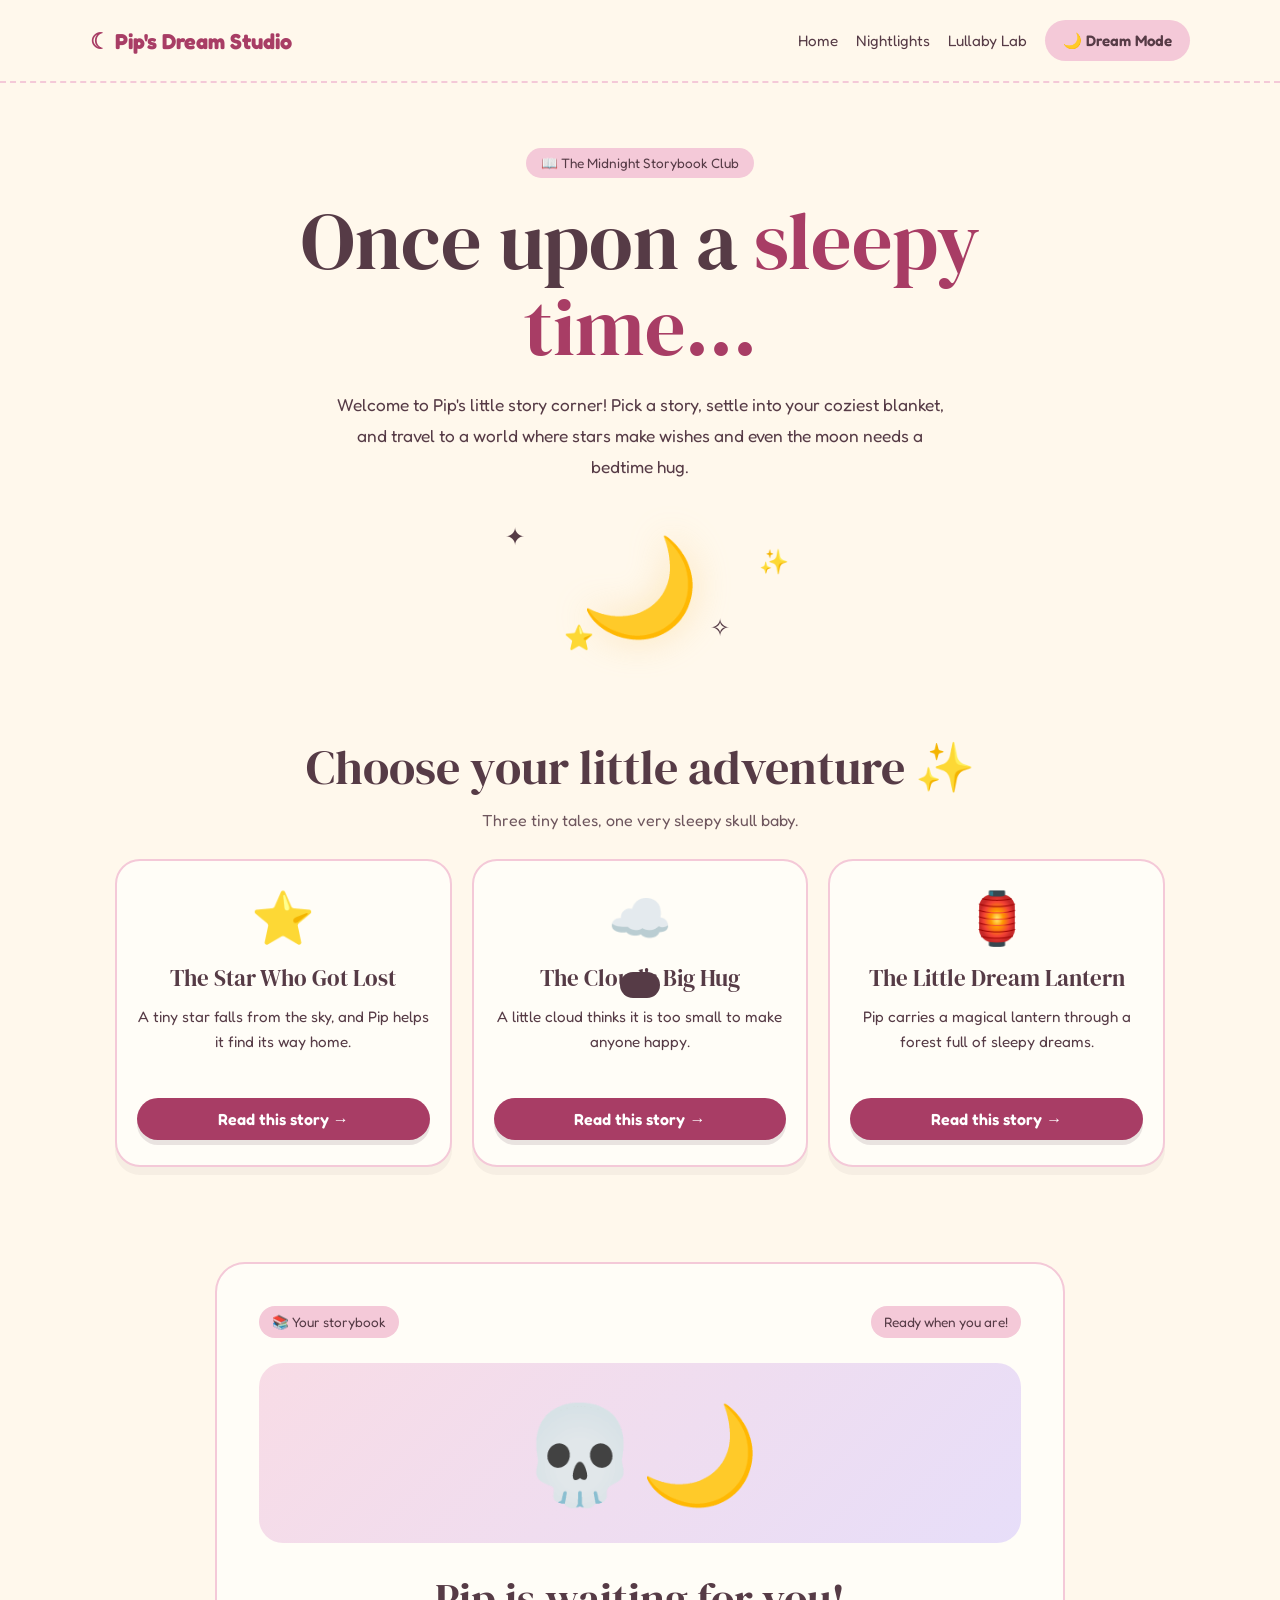
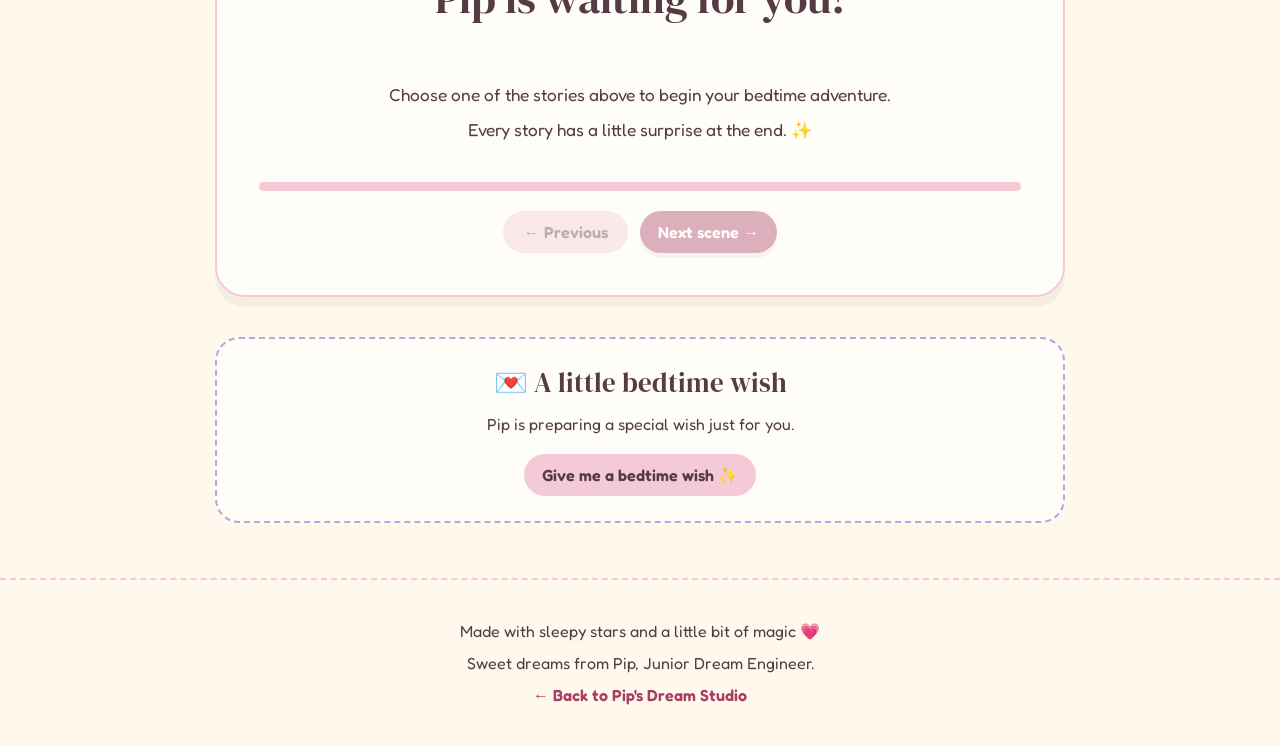
==== bedtimestory20.html @ 27f64b6a "Prepare Pip Dream Studio for GitHub Pages" ====
<!DOCTYPE html>
<html lang="en">
<head>
<meta charset="UTF-8">
<meta name="viewport" content="width=device-width, initial-scale=1.0">
<title>Pip's Bedtime Stories 🌙</title>

<link rel="preconnect" href="https://fonts.googleapis.com">
<link href="https://fonts.googleapis.com/css2?family=Fredoka:wght@400;500;600;700&family=DM+Serif+Display&display=swap" rel="stylesheet">

<style>
:root {
  --cream: #fff8ec;
  --berry: #a83d65;
  --pink: #f4c9d8;
  --purple: #b9a6dc;
  --brown: #563b46;
  --gold: #f4c96b;
  --card: #fffdf7;
}

* {
  box-sizing: border-box;
  margin: 0;
  padding: 0;
}

body {
  background: var(--cream);
  color: var(--brown);
  font-family: 'Fredoka', sans-serif;
  transition: background .35s, color .35s;
  overflow-x: hidden;
}

body.night {
  --cream: #211e36;
  --card: #302a49;
  --brown: #fff1dc;
  --pink: #704968;
  --purple: #6c5a9b;
  --berry: #f1a6c4;
}

button, select {
  font: inherit;
}

button {
  cursor: pointer;
}

a {
  color: inherit;
  text-decoration: none;
}

nav {
  display: flex;
  align-items: center;
  justify-content: space-between;
  gap: 14px;
  padding: 20px 7%;
  border-bottom: 2px dashed var(--pink);
}

.logo {
  font-size: 1.35rem;
  font-weight: 700;
  color: var(--berry);
  cursor: pointer;
}

.nav-links {
  display: flex;
  align-items: center;
  gap: 18px;
  flex-wrap: wrap;
  font-size: .95rem;
}

.nav-links a:hover {
  color: var(--berry);
}

.small-btn, .primary-btn, .secondary-btn {
  border: 0;
  border-radius: 999px;
  padding: 11px 18px;
  font-weight: 600;
  transition: transform .2s, box-shadow .2s;
}

.small-btn, .secondary-btn {
  background: var(--pink);
  color: var(--brown);
}

.primary-btn {
  background: var(--berry);
  color: white;
  box-shadow: 0 5px 0 rgba(86,59,70,.13);
}

button:hover {
  transform: translateY(-2px);
}

button:focus-visible, a:focus-visible, select:focus-visible {
  outline: 3px solid var(--gold);
  outline-offset: 3px;
}

.hero {
  text-align: center;
  padding: 65px 20px 42px;
  max-width: 850px;
  margin: auto;
}

.eyebrow {
  display: inline-block;
  padding: 7px 15px;
  background: var(--pink);
  border-radius: 30px;
  font-size: .85rem;
  margin-bottom: 20px;
}

h1, h2, h3 {
  font-family: 'DM Serif Display', serif;
  font-weight: 400;
}

h1 {
  font-size: clamp(2.7rem, 7vw, 5rem);
  line-height: 1.08;
  margin-bottom: 18px;
}

h1 span {
  color: var(--berry);
}

.hero p {
  font-size: 1.08rem;
  line-height: 1.8;
  max-width: 610px;
  margin: auto;
}

.moon-scene {
  margin: 30px auto 0;
  position: relative;
  height: 145px;
  max-width: 450px;
  display: flex;
  align-items: center;
  justify-content: center;
}

.moon {
  font-size: 6rem;
  animation: float 3s ease-in-out infinite;
  filter: drop-shadow(0 0 18px #f4c96b66);
}

.floating-star {
  position: absolute;
  font-size: 1.5rem;
  animation: twinkle 1.8s ease-in-out infinite alternate;
}

.star-a { top: 10px; left: 20%; }
.star-b { top: 35px; right: 17%; animation-delay: .6s; }
.star-c { bottom: 5px; left: 33%; animation-delay: .3s; }
.star-d { bottom: 15px; right: 30%; animation-delay: .9s; }

@keyframes float {
  50% { transform: translateY(-9px) rotate(4deg); }
}

@keyframes twinkle {
  from { opacity: .4; transform: scale(.8); }
  to { opacity: 1; transform: scale(1.15); }
}

section {
  padding: 35px 7%;
}

.section-heading {
  text-align: center;
  margin-bottom: 25px;
}

.section-heading h2 {
  font-size: clamp(2rem, 4vw, 3rem);
  margin-bottom: 8px;
}

.section-heading p {
  opacity: .85;
  line-height: 1.6;
}

.story-grid {
  max-width: 1050px;
  margin: auto;
  display: grid;
  grid-template-columns: repeat(3, minmax(0, 1fr));
  gap: 20px;
}

.story-card {
  background: var(--card);
  border: 2px solid var(--pink);
  border-radius: 25px;
  padding: 25px 20px;
  text-align: center;
  box-shadow: 0 8px 0 rgba(86,59,70,.05);
  transition: transform .2s, border-color .2s;
}

.story-card:hover {
  transform: translateY(-5px) rotate(-.5deg);
  border-color: var(--berry);
}

.story-icon {
  font-size: 3.2rem;
  margin-bottom: 13px;
}

.story-card h3 {
  font-size: 1.45rem;
  margin-bottom: 10px;
}

.story-card p {
  font-size: .95rem;
  line-height: 1.65;
  margin-bottom: 18px;
  min-height: 76px;
}

.story-card .primary-btn {
  width: 100%;
}

.reader {
  max-width: 850px;
  margin: 25px auto 40px;
  background: var(--card);
  border: 2px solid var(--pink);
  border-radius: 30px;
  padding: clamp(20px, 5vw, 42px);
  text-align: center;
  box-shadow: 0 10px 0 rgba(86,59,70,.06);
  scroll-margin-top: 25px;
}

.reader-top {
  display: flex;
  align-items: center;
  justify-content: space-between;
  gap: 10px;
  flex-wrap: wrap;
  margin-bottom: 25px;
}

.reader-top span {
  background: var(--pink);
  padding: 8px 13px;
  border-radius: 20px;
  font-size: .85rem;
}

.scene-art {
  min-height: 180px;
  display: grid;
  place-items: center;
  background: linear-gradient(135deg, #f8dce6, #e7def9);
  border-radius: 24px;
  margin-bottom: 25px;
  overflow: hidden;
}

.scene-art span {
  font-size: clamp(4rem, 12vw, 6rem);
  animation: float 3s ease-in-out infinite;
}

.reader h2 {
  font-size: clamp(1.8rem, 5vw, 2.7rem);
  margin-bottom: 17px;
}

.story-text {
  max-width: 600px;
  margin: auto;
  font-size: 1.08rem;
  line-height: 2;
  min-height: 110px;
  white-space: pre-line;
}

.progress-wrap {
  height: 9px;
  background: var(--pink);
  border-radius: 20px;
  margin: 28px 0 20px;
  overflow: hidden;
}

.progress-bar {
  height: 100%;
  width: 0%;
  background: var(--berry);
  border-radius: inherit;
  transition: width .3s;
}

.reader-controls {
  display: flex;
  justify-content: center;
  align-items: center;
  gap: 12px;
  flex-wrap: wrap;
  margin-top: 18px;
}

.reader-controls button {
  min-width: 125px;
}

.reader-controls button:disabled {
  opacity: .4;
  cursor: not-allowed;
  transform: none;
}

.story-end {
  margin-top: 22px;
  padding: 15px;
  background: var(--pink);
  border-radius: 18px;
  line-height: 1.7;
}

.interactive-note {
  max-width: 850px;
  margin: 20px auto;
  background: var(--card);
  border: 2px dashed var(--purple);
  border-radius: 24px;
  padding: 25px;
  text-align: center;
}

.interactive-note h3 {
  font-size: 1.7rem;
  margin-bottom: 10px;
}

.interactive-note p {
  line-height: 1.7;
  margin-bottom: 16px;
}

footer {
  text-align: center;
  padding: 35px 20px;
  border-top: 2px dashed var(--pink);
  line-height: 2;
}

footer a {
  color: var(--berry);
  font-weight: 600;
}

#toast {
  position: fixed;
  bottom: 22px;
  left: 50%;
  transform: translateX(-50%) translateY(120px);
  background: var(--brown);
  color: var(--cream);
  padding: 13px 20px;
  border-radius: 30px;
  z-index: 10;
  transition: transform .3s;
  text-align: center;
  width: max-content;
  max-width: 90%;
}

#toast.show {
  transform: translateX(-50%) translateY(0);
}

@media (max-width: 760px) {
  nav {
    flex-direction: column;
  }

  .nav-links {
    justify-content: center;
  }

  .story-grid {
    grid-template-columns: 1fr;
    max-width: 450px;
  }

  .story-card p {
    min-height: auto;
  }

  section {
    padding: 28px 5%;
  }

  .reader-top {
    justify-content: center;
  }
}

@media (prefers-reduced-motion: reduce) {
  *, *::before, *::after {
    animation-duration: .01ms !important;
    animation-iteration-count: 1 !important;
    scroll-behavior: auto !important;
    transition-duration: .01ms !important;
  }
}
</style>
</head>

<body>
<nav>
  <a class="logo" id="pipLogo" href="index20.html">☾ Pip's Dream Studio</a>

  <div class="nav-links">
    <a href="index.html">Home</a>
    <a href="nightlight.html">Nightlights</a>
    <a href="lullaby.html">Lullaby Lab</a>
    <button class="small-btn" id="themeBtn">🌙 Dream Mode</button>
  </div>
</nav>

<header class="hero">
  <span class="eyebrow">📖 The Midnight Storybook Club</span>
  <h1>Once upon a <span>sleepy time...</span></h1>
  <p>
    Welcome to Pip's little story corner! Pick a story, settle into
    your coziest blanket, and travel to a world where stars make wishes
    and even the moon needs a bedtime hug.
  </p>

  <div class="moon-scene" aria-hidden="true">
    <span class="floating-star star-a">✦</span>
    <span class="floating-star star-b">✨</span>
    <span class="moon">🌙</span>
    <span class="floating-star star-c">⭐</span>
    <span class="floating-star star-d">✧</span>
  </div>
</header>

<section id="stories">
  <div class="section-heading">
    <h2>Choose your little adventure ✨</h2>
    <p>Three tiny tales, one very sleepy skull baby.</p>
  </div>

  <div class="story-grid">
    <article class="story-card">
      <div class="story-icon">⭐</div>
      <h3>The Star Who Got Lost</h3>
      <p>A tiny star falls from the sky, and Pip helps it find its way home.</p>
      <button class="primary-btn" onclick="startStory('star')">
        Read this story →
      </button>
    </article>

    <article class="story-card">
      <div class="story-icon">☁️</div>
      <h3>The Cloud's Big Hug</h3>
      <p>A little cloud thinks it is too small to make anyone happy.</p>
      <button class="primary-btn" onclick="startStory('cloud')">
        Read this story →
      </button>
    </article>

    <article class="story-card">
      <div class="story-icon">🏮</div>
      <h3>The Little Dream Lantern</h3>
      <p>Pip carries a magical lantern through a forest full of sleepy dreams.</p>
      <button class="primary-btn" onclick="startStory('lantern')">
        Read this story →
      </button>
    </article>
  </div>
</section>

<section id="readerSection">
  <div class="reader" id="reader">
    <div class="reader-top">
      <span id="storyBadge">📚 Your storybook</span>
      <span id="sceneCounter">Ready when you are!</span>
    </div>

    <div class="scene-art" id="sceneArt">
      <span id="sceneEmoji">💀🌙</span>
    </div>

    <h2 id="sceneTitle">Pip is waiting for you!</h2>

    <p class="story-text" id="storyText">
      Choose one of the stories above to begin your bedtime adventure.
      Every story has a little surprise at the end. ✨
    </p>

    <div class="progress-wrap" aria-label="Story progress">
      <div class="progress-bar" id="progressBar"></div>
    </div>

    <div class="reader-controls">
      <button class="secondary-btn" id="backBtn" onclick="changeScene(-1)" disabled>
        ← Previous
      </button>
      <button class="primary-btn" id="nextBtn" onclick="changeScene(1)" disabled>
        Next scene →
      </button>
    </div>

    <div class="story-end" id="storyEnd" hidden>
      🌙 The End! You did a wonderful job exploring with Pip.
      Choose another story whenever you're ready.
    </div>
  </div>

  <div class="interactive-note">
    <h3>💌 A little bedtime wish</h3>
    <p id="wishText">Pip is preparing a special wish just for you.</p>
    <button class="secondary-btn" onclick="newWish()">Give me a bedtime wish ✨</button>
  </div>
</section>

<footer>
  <p>Made with sleepy stars and a little bit of magic 💗</p>
  <p>Sweet dreams from Pip, Junior Dream Engineer.</p>
  <p><a href="index20.html">← Back to Pip's Dream Studio</a></p>
</footer>

<div id="toast" role="status" aria-live="polite"></div>

<script>
const stories = {
  star: {
    title: "The Star Who Got Lost",
    badge: "⭐ A sky-high adventure",
    scenes: [
      {
        emoji: "🌌⭐",
        title: "A tiny light in the garden",
        text: "One quiet night, Pip was walking through the moonlit garden when a tiny golden star landed beside a flower.\n\n“Oh dear,” whispered the star. “I can't find my way back to the sky!”"
      },
      {
        emoji: "💀✨",
        title: "Pip has an idea",
        text: "Pip gently placed the little star inside a glass jar with holes in the lid, so its light could shine safely.\n\n“Don't worry,” said Pip. “We'll find the tallest hill and ask the moon for help!”"
      },
      {
        emoji: "🌙⛰️",
        title: "The moon knows the way",
        text: "Together they climbed the hill. The moon smiled down and sent a silver beam across the sky.\n\n“Follow my moonbeam,” it said. “Your family is waiting right there!”"
      },
      {
        emoji: "⭐💖",
        title: "Home among the stars",
        text: "The tiny star floated upward and joined its sparkling family.\n\nBefore disappearing into the night, it winked at Pip and left one golden sparkle on Pip's hat.\n\nFrom that night on, Pip always had a little star to guide the way."
      }
    ]
  },

  cloud: {
    title: "The Cloud's Big Hug",
    badge: "☁️ A story about kindness",
    scenes: [
      {
        emoji: "☁️🌤️",
        title: "A cloud with a worry",
        text: "High above the sleepy village lived a little cloud named Puff.\n\nPuff watched the big clouds make beautiful rainbows, but Puff was so small that it thought it couldn't do anything special."
      },
      {
        emoji: "💀☁️",
        title: "Pip looks up",
        text: "Pip spotted Puff floating sadly over the garden.\n\n“Why are you hiding?” Pip asked.\n\n“I'm too little to make a difference,” sighed Puff."
      },
      {
        emoji: "🌷💧",
        title: "A tiny, wonderful thing",
        text: "Just then, a little flower drooped in the warm sunshine.\n\nPuff gathered every bit of courage and sprinkled a few gentle raindrops onto the flower.\n\nThe flower lifted its head and bloomed!"
      },
      {
        emoji: "☁️🌈",
        title: "The biggest little hug",
        text: "Puff realised that small things could make a big difference.\n\nIt floated around the village, giving thirsty flowers a drink and cooling sleepy animals.\n\nPip smiled. “See? You're just the right size to give the world a hug.”"
      }
    ]
  },

  lantern: {
    title: "The Little Dream Lantern",
    badge: "🏮 A magical night walk",
    scenes: [
      {
        emoji: "🏮🌲",
        title: "A light in the woods",
        text: "One evening, Pip found a little lantern glowing beside a forest path.\n\nA tiny note was tied to its handle: “Please deliver this light to someone who needs a happy dream.”"
      },
      {
        emoji: "🦊✨",
        title: "A friend in the dark",
        text: "Pip carried the lantern through the quiet woods and met a fox who was afraid of the shadows.\n\nThe lantern glowed a little brighter, painting the path with warm golden light."
      },
      {
        emoji: "🐰🌙",
        title: "A dream for everyone",
        text: "Further along, Pip met a rabbit who couldn't fall asleep and a little owl who missed its family.\n\nEach time Pip shared the lantern's gentle glow, someone felt a little safer and happier."
      },
      {
        emoji: "💖🏮",
        title: "The light inside",
        text: "At the end of the path, Pip understood the lantern's secret.\n\nIt grew brighter whenever someone felt cared for.\n\nPip carried it home, knowing that kindness was a kind of magic anyone could share."
      }
    ]
  }
};

let activeStory = null;
let sceneIndex = 0;
let logoClicks = 0;
let toastTimeout;

const sceneEmoji = document.getElementById("sceneEmoji");
const sceneTitle = document.getElementById("sceneTitle");
const storyText = document.getElementById("storyText");
const sceneCounter = document.getElementById("sceneCounter");
const storyBadge = document.getElementById("storyBadge");
const progressBar = document.getElementById("progressBar");
const backBtn = document.getElementById("backBtn");
const nextBtn = document.getElementById("nextBtn");
const storyEnd = document.getElementById("storyEnd");

function startStory(key) {
  activeStory = stories[key];
  sceneIndex = 0;
  renderScene();

  document.getElementById("readerSection").scrollIntoView({
    behavior: "smooth",
    block: "start"
  });
}

function renderScene() {
  if (!activeStory) return;

  const scene = activeStory.scenes[sceneIndex];

  sceneEmoji.textContent = scene.emoji;
  sceneTitle.textContent = scene.title;
  storyText.textContent = scene.text;
  storyBadge.textContent = activeStory.badge;

  sceneCounter.textContent =
    "Scene " + (sceneIndex + 1) + " of " + activeStory.scenes.length;

  progressBar.style.width =
    ((sceneIndex + 1) / activeStory.scenes.length * 100) + "%";

  backBtn.disabled = sceneIndex === 0;
  nextBtn.disabled = false;
  storyEnd.hidden = true;

  if (sceneIndex === activeStory.scenes.length - 1) {
    nextBtn.textContent = "Finish story ✨";
  } else {
    nextBtn.textContent = "Next scene →";
  }
}

function changeScene(direction) {
  if (!activeStory) return;

  const nextIndex = sceneIndex + direction;

  if (nextIndex < 0) return;

  if (nextIndex >= activeStory.scenes.length) {
    storyEnd.hidden = false;
    nextBtn.disabled = true;
    nextBtn.textContent = "Story complete 💗";
    showToast("Sweet dreams, little dreamer! 🌙");
    return;
  }

  sceneIndex = nextIndex;
  renderScene();
}

const wishes = [
  "May your dreams be as bright as a thousand tiny stars. ⭐",
  "You did enough today. Rest your mind and be kind to yourself. 💗",
  "May tomorrow bring you a little wonder and a lot of smiles. 🌷",
  "Even the moon takes a rest. It's okay to slow down. 🌙",
  "You deserve a cozy night and a peaceful morning. ☁️",
  "Somewhere in the sky, a little star is cheering for you. ✨"
];

function newWish() {
  const wishText = document.getElementById("wishText");
  const current = wishText.textContent;
  let wish;

  do {
    wish = wishes[Math.floor(Math.random() * wishes.length)];
  } while (wish === current);

  wishText.textContent = wish;
}

document.getElementById("themeBtn").addEventListener("click", function() {
  document.body.classList.toggle("night");
  const night = document.body.classList.contains("night");
  this.textContent = night ? "☀️ Day Mode" : "🌙 Dream Mode";
});

function showToast(message) {
  const toast = document.getElementById("toast");
  toast.textContent = message;
  toast.classList.add("show");

  clearTimeout(toastTimeout);
  toastTimeout = setTimeout(() => {
    toast.classList.remove("show");
  }, 2600);
}

// Hidden Easter egg: click Pip's logo five times.
document.getElementById("pipLogo").addEventListener("click", function(event) {
  logoClicks++;

  if (logoClicks >= 5) {
    event.preventDefault();
    logoClicks = 0;
    showToast("Psst! Pip says you're a star. Keep spreading kindness! ⭐💗");
  }
});
</script>
</body>
</html>
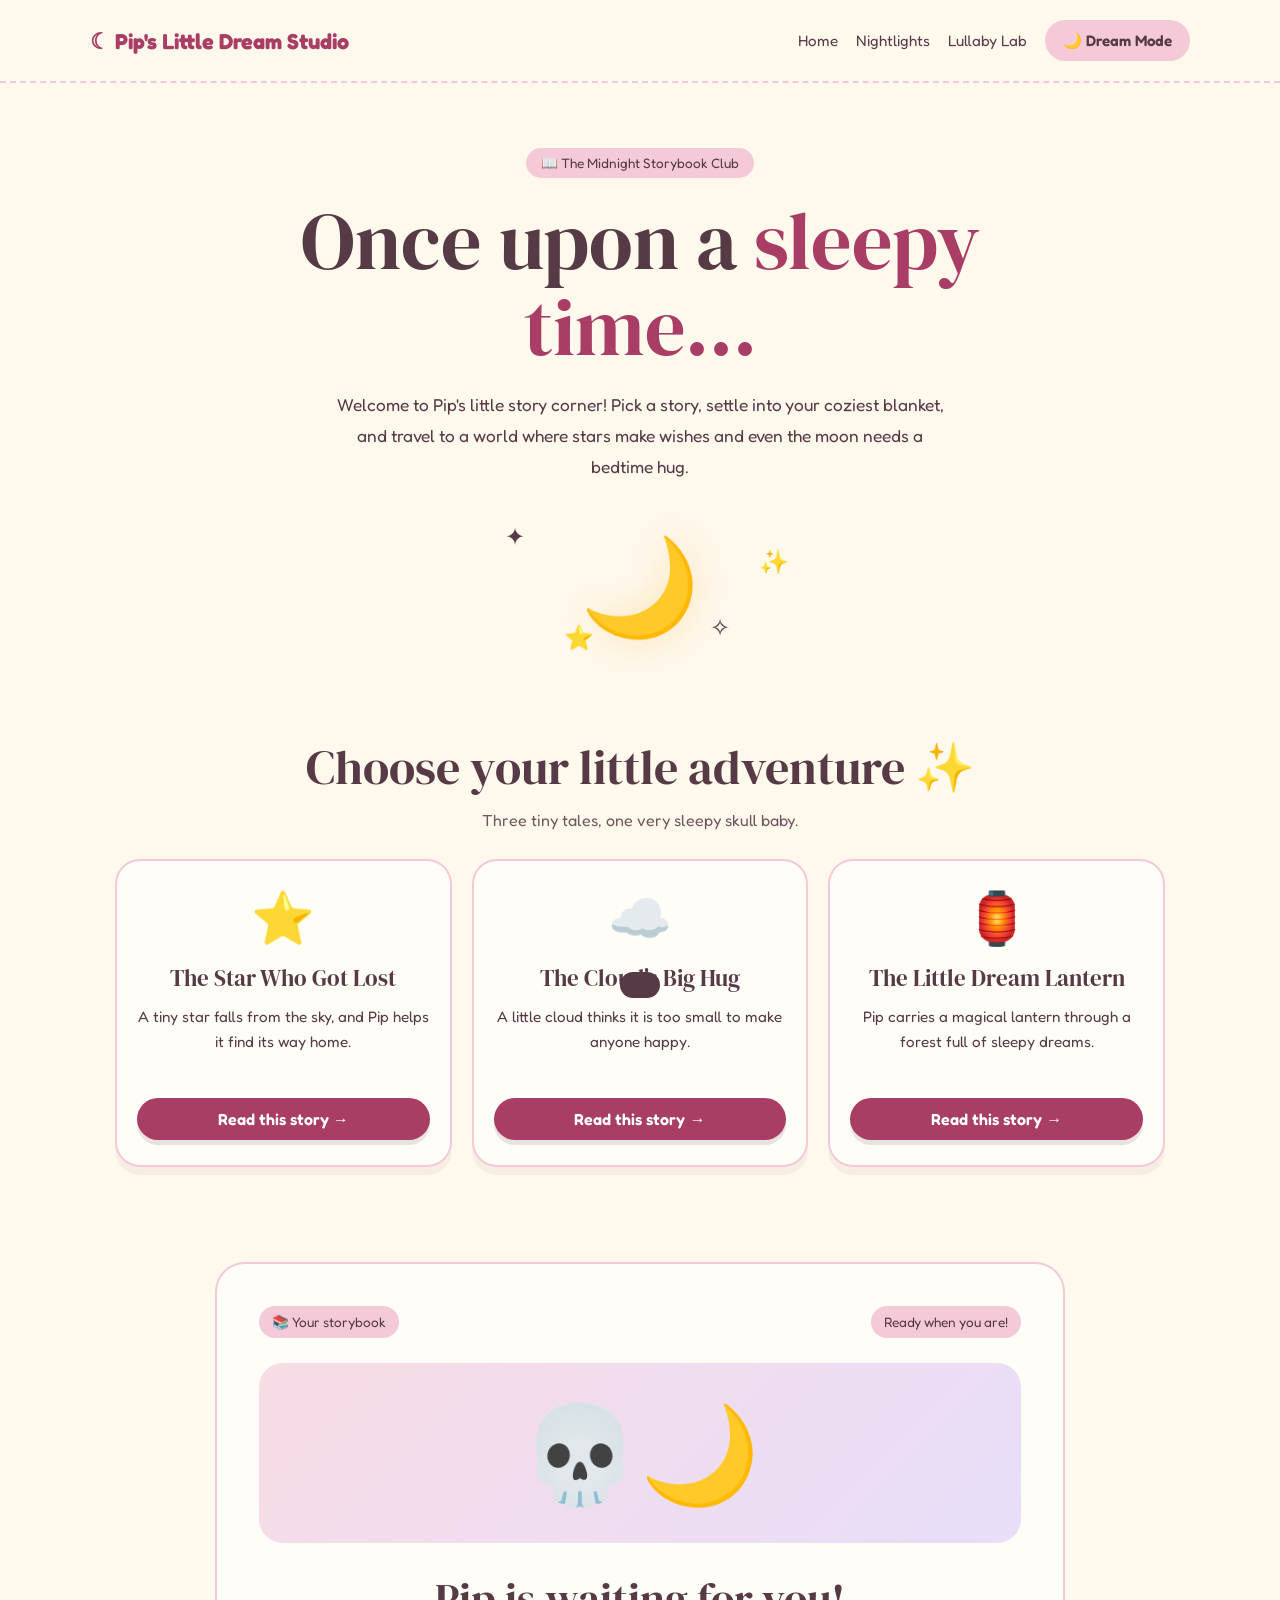
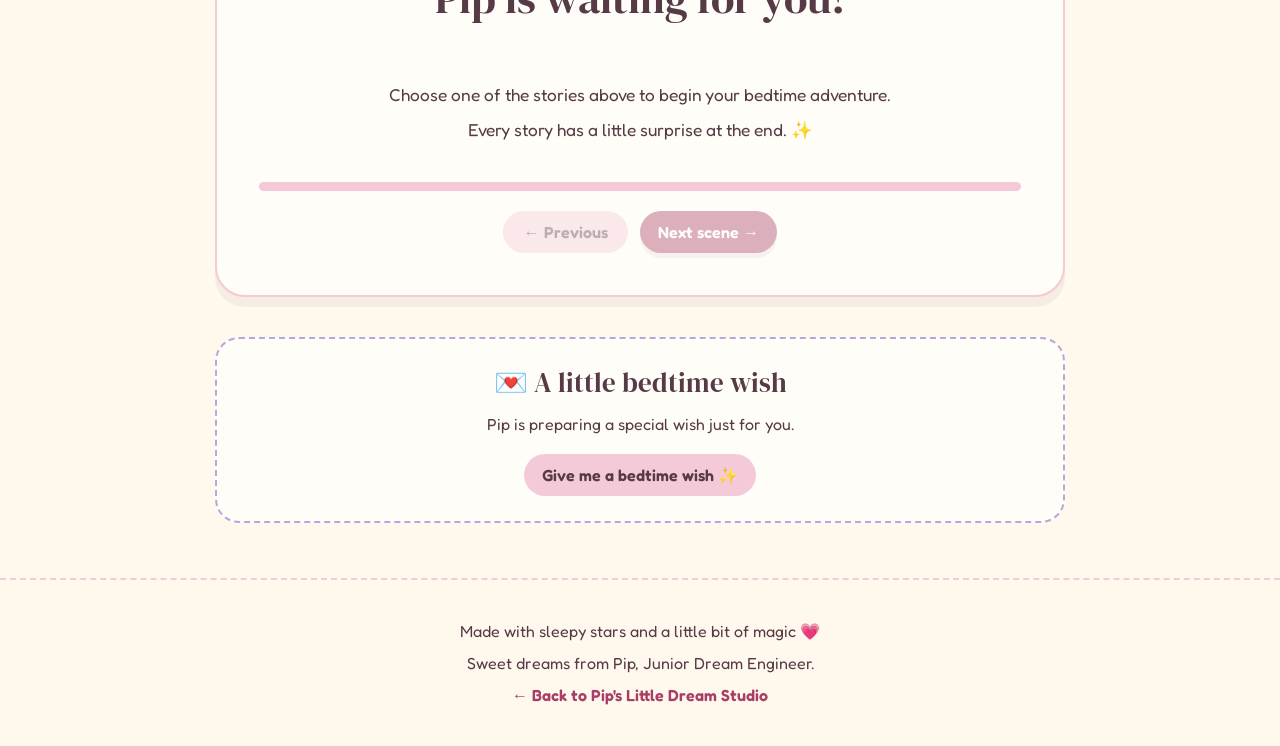
==== commit 94467a84: "Use consistent studio branding across pages" ====
--- a/bedtimestory20.html
+++ b/bedtimestory20.html
@@ -440,7 +440,7 @@
 
 <body>
 <nav>
-  <a class="logo" id="pipLogo" href="index20.html">☾ Pip's Dream Studio</a>
+  <a class="logo" id="pipLogo" href="index20.html">☾ Pip's Little Dream Studio</a>
 
   <div class="nav-links">
     <a href="index.html">Home</a>
@@ -551,7 +551,7 @@
 <footer>
   <p>Made with sleepy stars and a little bit of magic 💗</p>
   <p>Sweet dreams from Pip, Junior Dream Engineer.</p>
-  <p><a href="index20.html">← Back to Pip's Dream Studio</a></p>
+  <p><a href="index20.html">← Back to Pip's Little Dream Studio</a></p>
 </footer>
 
 <div id="toast" role="status" aria-live="polite"></div>
